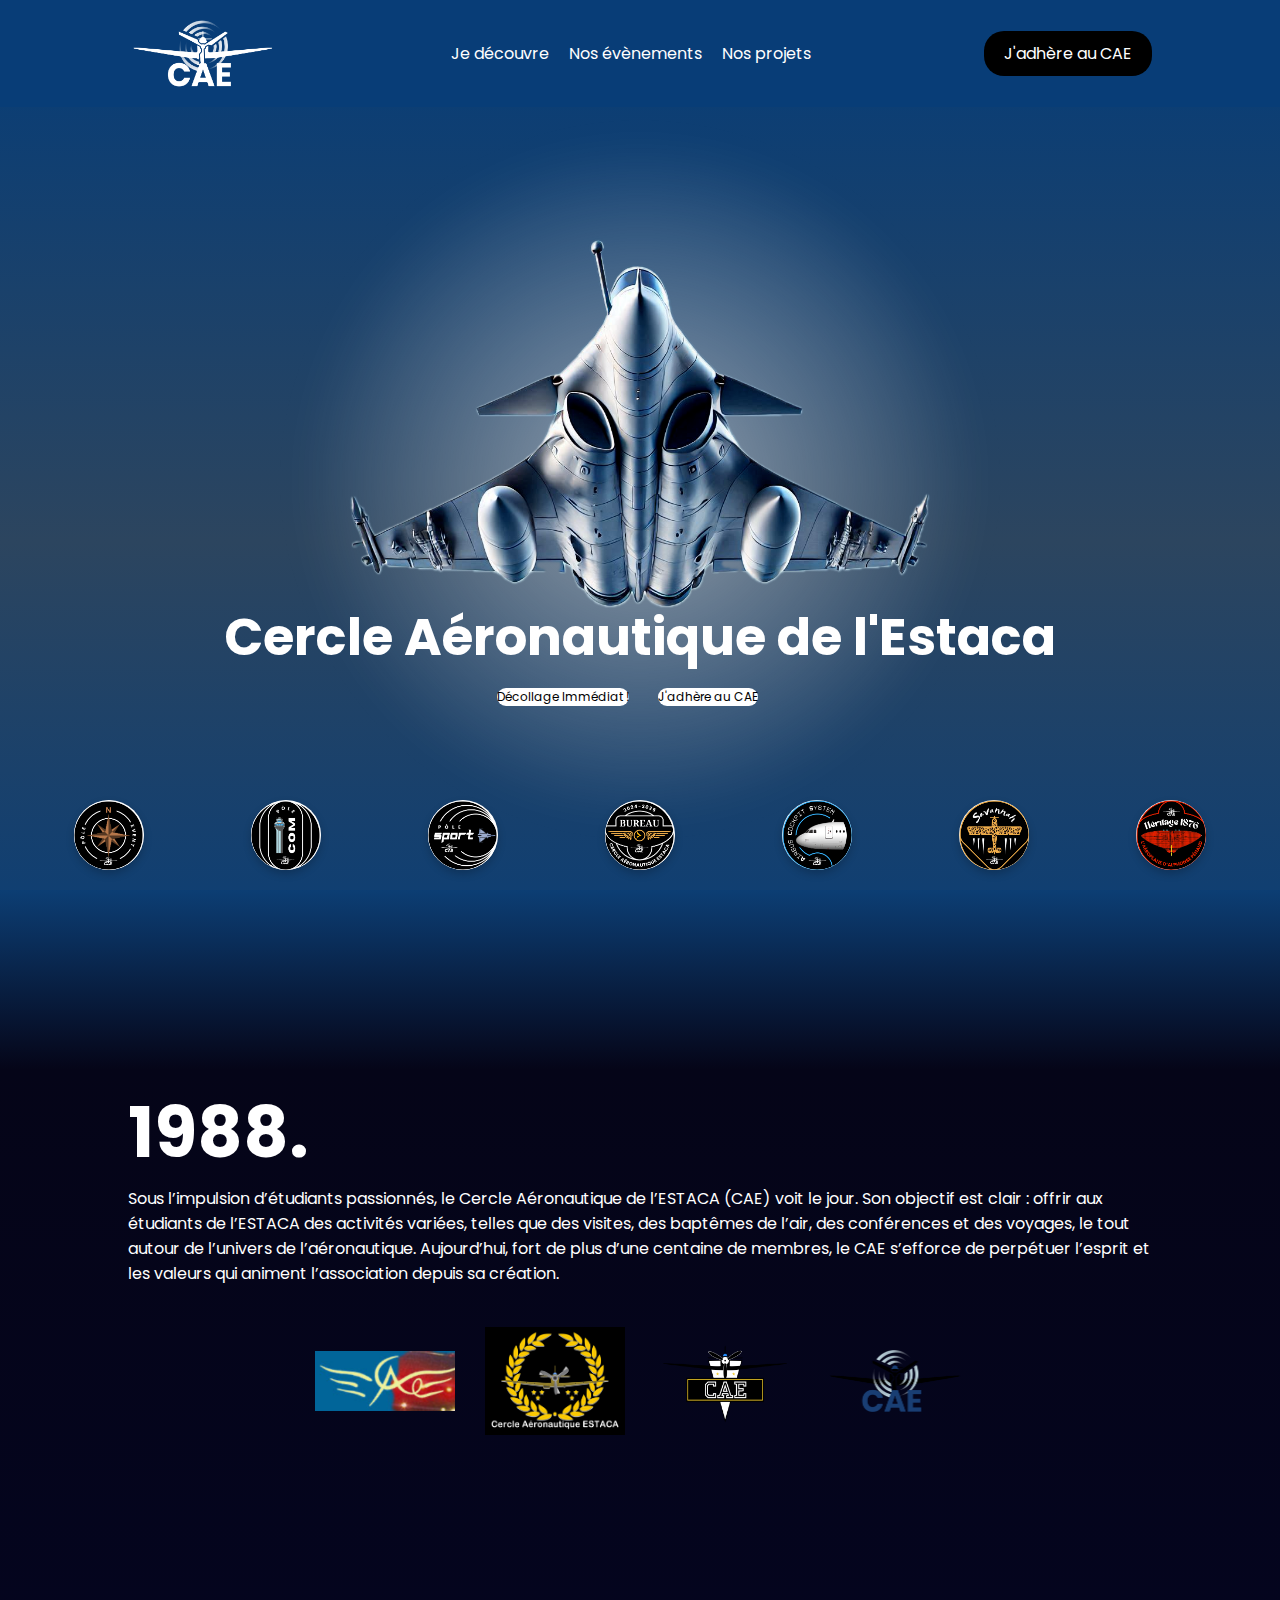
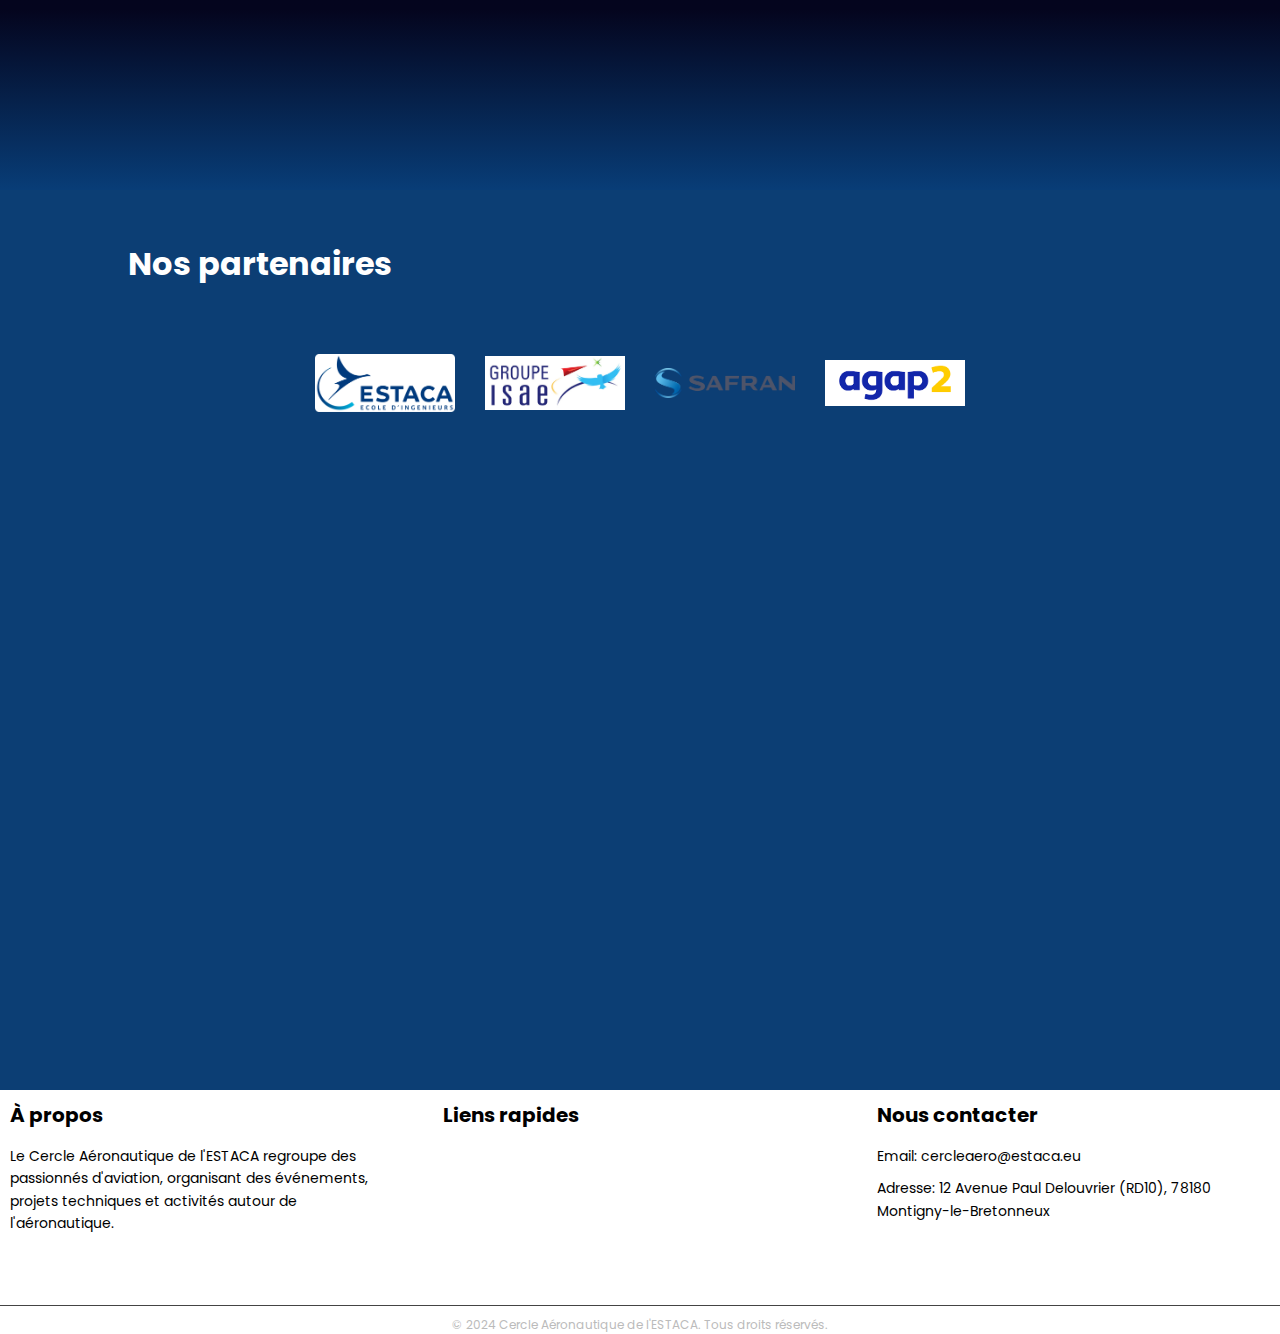
==== index.html @ a772e2d1 "Add files via upload" ====
<!DOCTYPE html>
<html lang="fr">
<head>
    <meta charset="UTF-8">
    <meta name="viewport" content="width=device-width, initial-scale=1.0">
    <title>CAE - Accueil</title>
    <link rel="stylesheet" href="style.css">
    <link rel="stylesheet" href="navbar_header_style.css">
    <link rel="preconnect" href="https://fonts.googleapis.com">
    <link rel="preconnect" href="https://fonts.gstatic.com" crossorigin>
    <link href="https://fonts.googleapis.com/css2?family=Poppins:ital,wght@0,100;0,200;0,300;0,400;0,500;0,600;0,700;0,800;0,900;1,100;1,200;1,300;1,400;1,500;1,600;1,700;1,800;1,900&display=swap" rel="stylesheet">
</head>

<body>

    <!-- Conteneur pour la navbar -->
    <div id="navbar-container"></div>

    <div class="rafale-container">
        <div class="circle"></div> 
    </div>

    <div class="header">
        <img src="/SITE CAE/rafale.png" alt="Rafale" class="rafale">
        <h1>Cercle Aéronautique de l'Estaca</h1>
        <div class="btn-container">
            <button>Décollage Immédiat !</button>
            <button>J'adhère au CAE</button>
        </div>
    </div>

    <div class="logoPoles">
        <div class="Poles">
            <img src="/SITE CAE/logo CAE/event.PNG" alt="Pôle Event" onclick="openPage()">
        </div>
        <div class="Poles">
            <img src="/SITE CAE/logo CAE/com.PNG" alt="Pôle COM">
        </div>
        <div class="Poles">
            <img src="/SITE CAE/logo CAE/sport.PNG" alt="Pôle Sport">
        </div>
        <div class="Poles">
            <img src="/SITE CAE/logo CAE/bureau.PNG" alt="Bureau">
        </div>
        <div class="Poles">
            <img src="/SITE CAE/logo CAE/ACS.PNG" alt="Cockpit System">
        </div>
        <div class="Poles">
            <img src="/SITE CAE/logo CAE/Savannah.PNG" alt="Savannah">
        </div>
        <div class="Poles">
            <img src="/SITE CAE/logo CAE/heritage.PNG" alt="Héritage 1876">
        </div>
    </div>

    <div class="Histoire">
        <h1>1988.</h1>
        <p>
            Sous l’impulsion d’étudiants passionnés, le Cercle Aéronautique de l’ESTACA (CAE) voit le jour. Son objectif est clair : offrir aux étudiants de l’ESTACA des activités variées, telles que des visites, des baptêmes de l’air, des conférences et des voyages, le tout autour de l’univers de l’aéronautique.
            Aujourd’hui, fort de plus d’une centaine de membres, le CAE s’efforce de perpétuer l’esprit et les valeurs qui animent l’association depuis sa création.
        </p>
        <div class="LogoHistoriques">
            <div class="LogoHisto">
                <img src="/SITE CAE/logo CAE/Capture d’écran 2024-12-14 à 18.50.21.png" alt="logo historique 1">
            </div>
            <div class="LogoHisto">
                <img src="/SITE CAE/logo CAE/Capture d’écran 2024-12-14 à 18.48.43.png" alt="logo historique 2">
            </div>
            <div class="LogoHisto">
                <img src="/SITE CAE/logo CAE/logoCAE-reseauxSociauxCarreTransparent.PNG" alt="logo historique 3">
            </div>
            <div class="LogoHisto">
                <img src="/SITE CAE/logo CAE/logoCAE2020 (1).png" alt="logo historique 4">
            </div>
        </div>
    </div>

    <div class="Nospartenaires">
        <h1>Nos partenaires</h1>
        <div class="Parteners">
            <div class="LogoPartenaires">
                <img src="/SITE CAE/logo CAE/ESTACA_Ecole_d'ingénieurs_logo.svg.png" alt="logo Estaca">
            </div>
            <div class="LogoPartenaires">
                <img src="/SITE CAE/logo CAE/Isae-logo-groupe.jpg" alt="logo Isae">
            </div>
            <div class="LogoPartenaires">
                <img src="/SITE CAE/logo CAE/Safran_2016_logo.svg.png" alt="logo Safran">
            </div>
            <div class="LogoPartenaires">
                <img src="/SITE CAE/logo CAE/agap2.png" alt="logo Agap2">
            </div>
        </div>
    </div>

    <!-- Conteneur pour le footer -->
    <div id="footer-container"></div>

    <script>
        // Fonction pour charger le contenu de la navbar et du footer à partir de "header-footer.html"
        function loadNavbarFooter() {
            fetch('header-footer.html')
                .then(response => {
                    if (!response.ok) {
                        throw new Error('Erreur lors du chargement de la navbar et du footer');
                    }
                    return response.text();
                })
                .then(data => {
                    const parser = new DOMParser();
                    const doc = parser.parseFromString(data, 'text/html');
                    const navbar = doc.querySelector('header');
                    const footer = doc.querySelector('footer');

                    // Ajouter la navbar et le footer dans la page
                    if (navbar) {
                        document.getElementById('navbar-container').innerHTML = navbar.innerHTML;
                    }
                    if (footer) {
                        document.getElementById('footer-container').innerHTML = footer.innerHTML;
                    }

                    // Attacher les événements après avoir ajouté la navbar
                    attachNavbarEvents();
                })
                .catch(error => {
                    console.error('Erreur :', error);
                });
        }

        // Fonction pour attacher les événements de la navbar
        function attachNavbarEvents() {
            const menuToggle = document.querySelector('.menu-toggle');
            const navLinks = document.querySelector('.nav-links');

            if (menuToggle && navLinks) {
                menuToggle.addEventListener('click', () => {
                    navLinks.classList.toggle('active');
                    menuToggle.style.transform = navLinks.classList.contains('active') ? 'rotate(90deg)' : 'rotate(0deg)';
                });
            }
        }

        // Charger la navbar et le footer lorsque la page est prête
        window.onload = function() {
            loadNavbarFooter();
        };

        // Fonction pour ouvrir une nouvelle page
        function openPage() {
            window.open("event.html", "_blank");
        }
    </script>

</body>
</html>
---- style.css ----
/* ==================== 
   Réinitialisation globale 
==================== */
* {
    margin: 0;
    padding: 0;
    box-sizing: border-box;
    font-family: "Poppins", serif;
}


/* ==================== 
   Header Principal 
==================== */
.header {
    width: 100%;
    min-height: 100vh;
    background: linear-gradient(#0c3e74 0%, #2c455f 49%, #083D77 100%);
    padding: 0 10%;
    display: flex;
    justify-content: center;
    align-items: center;
    flex-direction: column;
}

.header h1 {
    margin-top: -380px;
    margin-bottom: 10px;
    font-size: 4vw;
    line-height: 1.2;
    color: #fff;
    text-align: center;
}

.btn-container{
    margin: 5px auto;
    align-items: center;
   }
   
.header button{
       position: relative;
       z-index: 1;
       border: 0;
       margin-top: -40px;
       background-color: #fff;
       outline: 0;
       display: inline-flex;
       align-items: center;
       font-size: 12px;
       margin-right: 25px;
       border-radius: 15px;
       cursor: pointer;
   }

.header button:hover {
    transform: scale(1.1); /* Animation au survol */
}

/* ==================== 
   Conteneur du Rafale 
==================== */
.rafale-container {
    position: relative;
    display: flex;
    justify-content: center;
    align-items: center;
    width: 100%;
    max-width: 1200px;
    margin: 0 auto;
    padding: 50px 0;
    z-index: 0;
}

.rafale {
    position: relative;
    z-index: 1; /* Garantit que l'image reste visible */
    width: 600px; /* Taille de l'image */
    height: auto;
    top: -240px;
}

/* Cercle lumineux */
.circle {
    position: absolute;
    top: 80px;
    width: 800px;
    height: 800px;
    background: radial-gradient(circle, rgba(255, 255, 255, 0.5) 0%, rgba(255, 255, 255, 0) 60%);
    border-radius: 50%;
    filter: blur(20px);
    z-index: 0;
}

/* ==================== 
   Section des pôles 
==================== */
.logoPoles {
    position: relative;
    z-index: 1;
    display: flex;
    justify-content: space-around;
    align-items: center;
    padding: 20px;
    background-color: transparent;
    margin-top: -220px;
}

/* Style pour chaque cercle */
.Poles {
    width: 70px;
    height: 70px;
    border-radius: 50%;
    background-color: #fff;
    display: flex;
    justify-content: center;
    align-items: center;
    box-shadow: 0 4px 8px rgba(0, 0, 0, 0.2);
    overflow: hidden;
}

.Poles img {
    width: 150%;
    height: auto;
}

.Poles:hover {
    transform: scale(1.2); /* Agrandit de 20% */
}

/* Overlay sombre */
#overlay {
    position: fixed;
    top: 0;
    left: 0;
    width: 100%;
    height: 100%;
    background-color: rgba(0, 0, 0, 0.8);
    opacity: 0;
    visibility: hidden;
    z-index: 99;
    transition: opacity 0.5s ease;
}

/* Section cachée */
#hidden-section {
    position: fixed;
    top: 50%;
    left: 50%;
    transform: translate(-50%, -50%);
    width: 80%;
    padding: 20px;
    background-color: #fff;
    color: #000;
    text-align: center;
    border-radius: 10px;
    z-index: 100;
    opacity: 0;
    visibility: hidden;
    transition: opacity 0.5s ease;
}

#hidden-section p {
    font-size: 1.2em;
    line-height: 1.5;
}

/* Afficher les éléments */
#overlay.active,
#hidden-section.active {
    opacity: 1;
    visibility: visible;
}

/* ==================== 
   Histoire 
==================== */

.Histoire {
    width: 100%;
    min-height: 100vh;
    background: linear-gradient(#0c3e74 0%, #050518 20%, #04051e 80%, #083D77 100%);
    padding: 190px 10%;
    flex-direction: column;
}

.LogoHisto img {
    width: 100%; /* Remplit l'espace disponible dans le conteneur */
    max-width: 150px; /* Limite la largeur */
    height: 150px; /* Hauteur uniforme */
    object-fit: contain; /* Ajuste l'image à la taille donnée sans la déformer */
    border-radius: 15px; /* Coins arrondis */
    background-color: transparent; /* Pas de couleur de fond */
    padding: 5px; /* Espacement interne autour de l'image */
}

.LogoHistoriques {
    display: flex; /* Active le modèle Flexbox */
    flex-wrap: wrap; /* Permet aux images de passer à la ligne si nécessaire */
    justify-content: center; /* Centre les images horizontalement */
    gap: 20px; /* Espacement entre les images */
    padding: 20px; /* Espacement autour du conteneur */
}

.Histoire h1 {
    font-size: 70px;
    justify-content: center;
    align-items:baseline;
    color: #fff;
}
.Histoire p {
    color: #fff;
    justify-content: center;
    align-items:center;
}

/* ==================== 
   Nos Partenaires
==================== */
.Nospartenaires {
    width: 100%;
    min-height: 100vh;
    background: #0c3e74;
    padding: 50px 10%;
    flex-direction: column;
}
.Nospartenaires h1 {
    color:#fff;
}
.LogoPartenaires img {
    width: 100%; /* Remplit l'espace disponible dans le conteneur */
    max-width: 150px; /* Limite la largeur */
    height: 150px; /* Hauteur uniforme */
    object-fit: contain; /* Ajuste l'image à la taille donnée sans la déformer */
    border-radius: 15px; /* Coins arrondis */
    background-color: transparent; /* Pas de couleur de fond */
    padding: 5px; /* Espacement interne autour de l'image */
}

.Parteners {
    display: flex; /* Active le modèle Flexbox */
    flex-wrap: wrap; /* Permet aux images de passer à la ligne si nécessaire */
    justify-content: center; /* Centre les images horizontalement */
    gap: 20px; /* Espacement entre les images */
    padding: 20px; /* Espacement autour du conteneur */
}
---- navbar_header_style.css ----
/* ==================== 
   Navigation (Nav Bar) 
==================== */
body {
    margin: 0;
    font-family: 'Poppins', sans-serif;
}

.navbar {
    position: fixed;
    background-color: #083D77;
    top: 0;
    left: 0;
    width: 100%;
    display: flex;
    align-items: center;
    justify-content: space-between;
    padding: 15px 10%;
    z-index: 10;
}

.logo {
    width: 150px;
    height: auto;
}

.menu-toggle {
    display: none; /* Masqué par défaut */
    background: none;
    color: #fff;
    font-size: 24px;
    border: none;
    cursor: pointer;
}

.nav-links {
    display: flex;
    list-style: none;
    gap: 20px;
}

.nav-links li a {
    text-decoration: none;
    color: white;
    font-size: 16px;
    font-weight: 400;
}

.nav-links li a:hover {
    color: #c6c4c0;
}

.nav-btn {
    background: #000;
    color: #fff;
    font-size: 16px;
    padding: 10px 20px;
    border: none;
    border-radius: 20px;
    cursor: pointer;
}

/* Mobile styles */
@media (max-width: 768px) {
    .menu-toggle {
        display: inline-block; /* Afficher le bouton menu-toggle */
    }

    .nav-links {
        display: none; /* Masqué par défaut */
        flex-direction: column;
        background-color: rgba(9, 38, 68, 0.8); /* Couleur de fond avec transparence */
        backdrop-filter: blur(10px); /* Effet de flou */
        position: absolute;
        top: 60px;
        right: 10%;
        width: 80%;
        border-radius: 8px;
        padding: 10px;
    }

    .nav-links.active {
        display: flex; /* Affiché lorsque 'active' est ajouté */
    }

    .nav-links li {
        margin: 10px 0;
        text-align: center;
    }

    .nav-btn {
        display: none; /* Masquer le bouton "J'adhère au CAE" */
    }
}

/* ==================== 
   Footer 
==================== */
.footer {
    background-color: #083D77;
    color: #fff;
    padding: 40px 20px;
    font-family: 'Poppins', sans-serif;
}

.footer-container {
    display: flex;
    flex-wrap: wrap;
    justify-content: space-between;
    gap: 20px;
}

.footer-section {
    flex: 1 1 250px;
    margin: 10px;
}

.footer-section h3 {
    font-size: 20px;
    margin-bottom: 15px;
}

.footer-section p,
.footer-section ul {
    font-size: 14px;
    line-height: 1.6;
}

.footer-section ul {
    list-style: none;
    padding: 0;
}

.footer-section ul li {
    margin-bottom: 10px;
}

.footer-section ul li a {
    color: #fff;
    text-decoration: none;
    transition: color 0.3s;
}

.footer-section ul li a:hover {
    color: #c6c4c0;
}

.footer-bottom {
    text-align: center;
    margin-top: 20px;
    font-size: 12px;
    color: #bbb;
    border-top: 1px solid #444;
    padding-top: 10px;
}
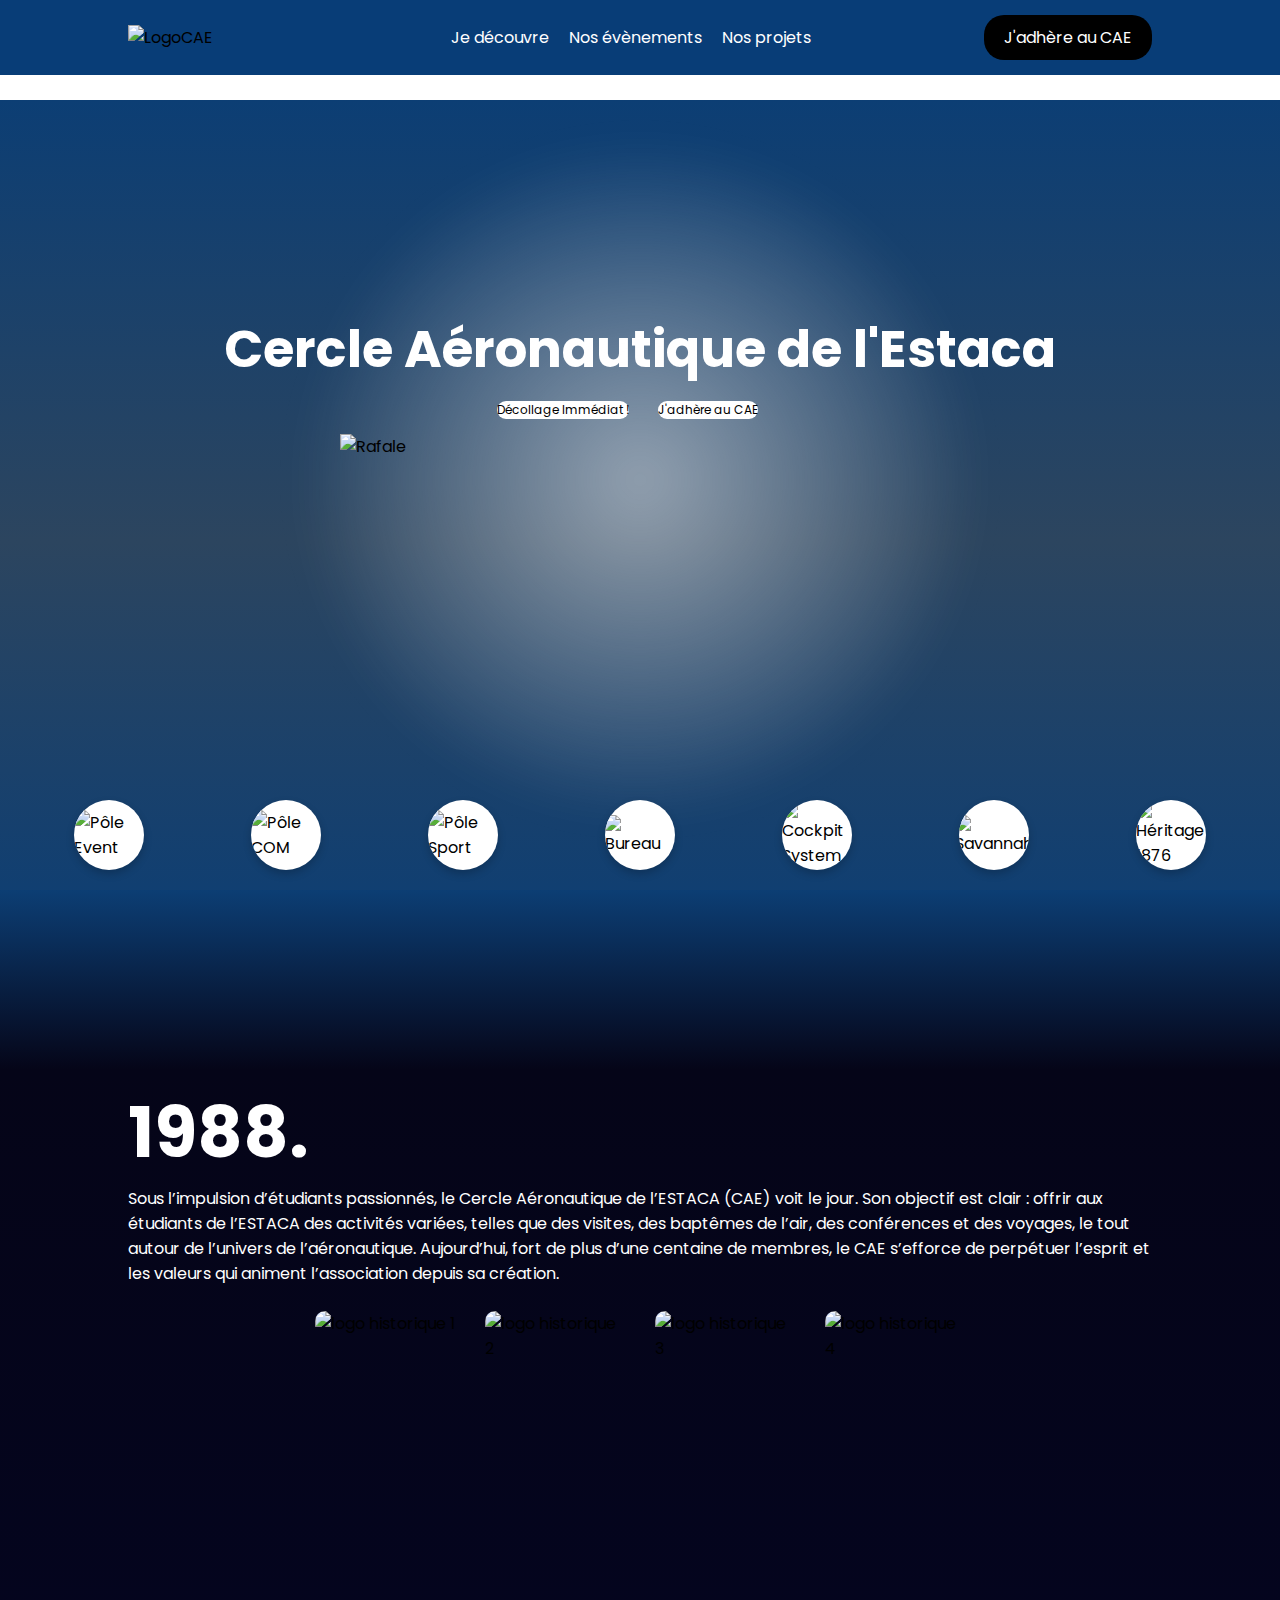
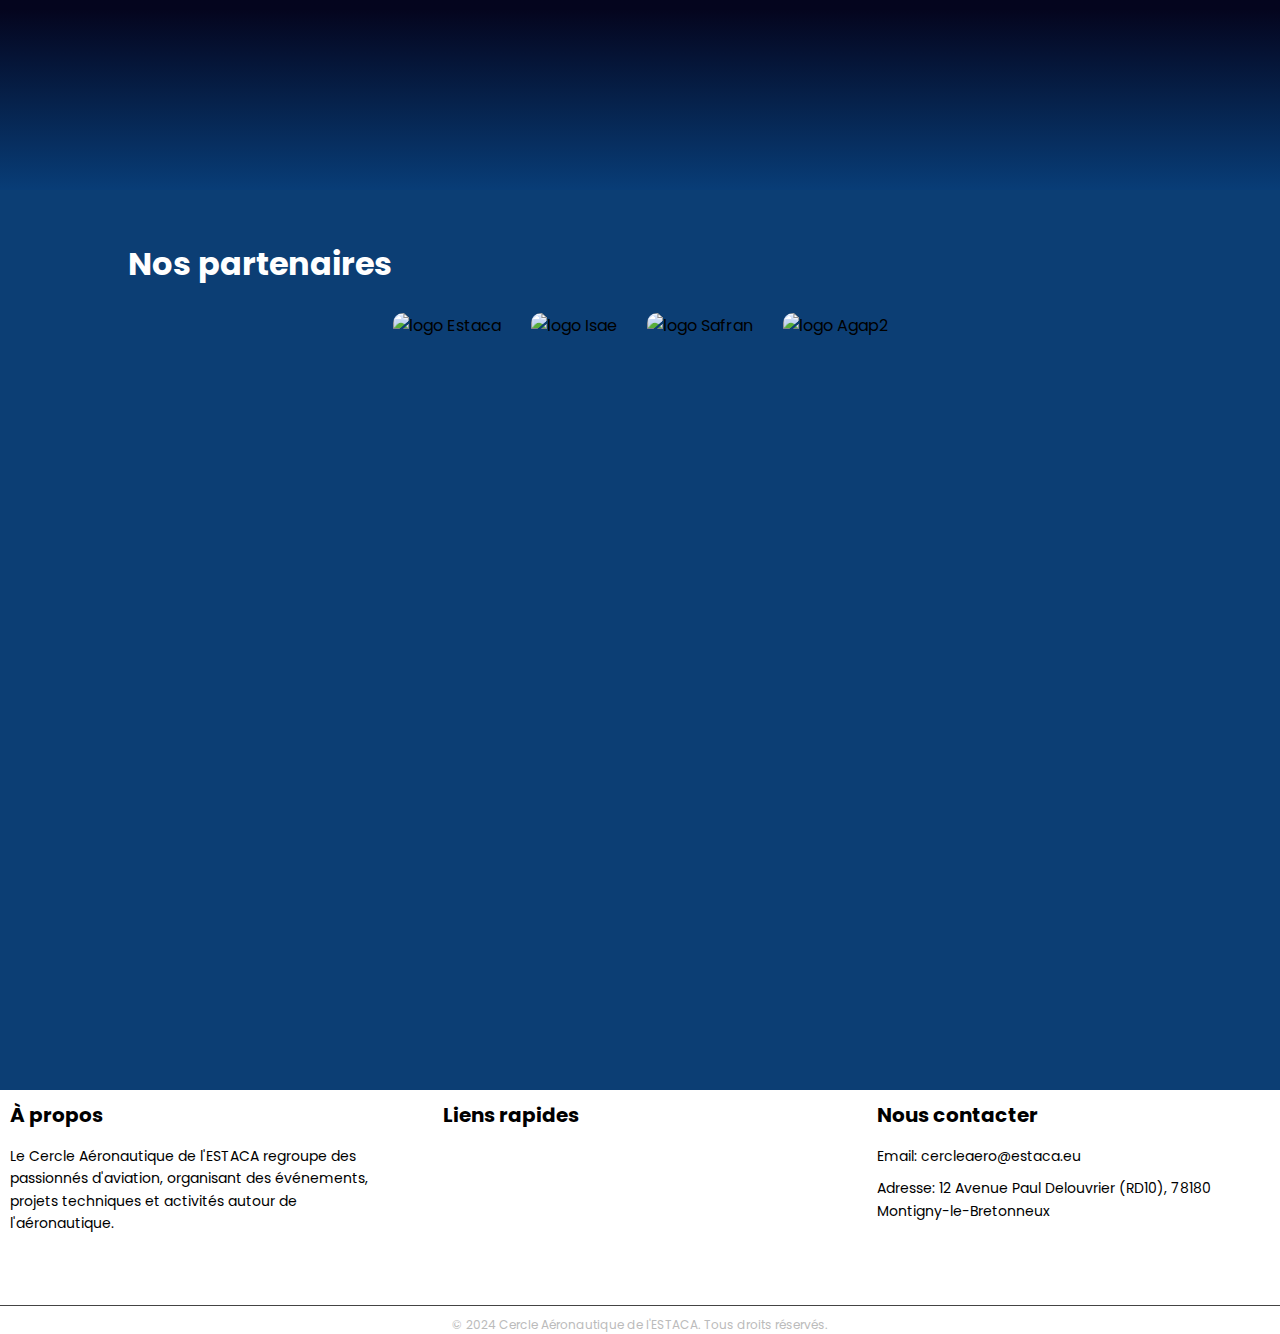
==== commit d62327e5: "Add files via upload" ====
--- a/index.html
+++ b/index.html
@@ -31,7 +31,7 @@
 
     <div class="logoPoles">
         <div class="Poles">
-            <img src="/SITE CAE/logo CAE/event.PNG" alt="Pôle Event" onclick="openPage()">
+            <img src="/SITE CAE/logo CAE/event.PNG" alt="Pôle Event" onclick="openPageEvent()">
         </div>
         <div class="Poles">
             <img src="/SITE CAE/logo CAE/com.PNG" alt="Pôle COM">
@@ -43,10 +43,10 @@
             <img src="/SITE CAE/logo CAE/bureau.PNG" alt="Bureau">
         </div>
         <div class="Poles">
-            <img src="/SITE CAE/logo CAE/ACS.PNG" alt="Cockpit System">
+            <img src="/SITE CAE/logo CAE/ACS.PNG" alt="Cockpit System" onclick="openPageACS()">
         </div>
         <div class="Poles">
-            <img src="/SITE CAE/logo CAE/Savannah.PNG" alt="Savannah">
+            <img src="/SITE CAE/logo CAE/Savannah.PNG" alt="Savannah" onclick="openPageSavannah()">
         </div>
         <div class="Poles">
             <img src="/SITE CAE/logo CAE/heritage.PNG" alt="Héritage 1876">
@@ -147,8 +147,15 @@
         };
 
         // Fonction pour ouvrir une nouvelle page
-        function openPage() {
+        function openPageEvent() {
             window.open("event.html", "_blank");
+        }
+        function openPageACS() {
+            window.open("ACS.html", "_blank");
+        }
+
+        function openPageSavannah() {
+            window.open("Savannah.html", "_blank");
         }
     </script>
 
--- a/style.css
+++ b/style.css
@@ -21,6 +21,7 @@
     justify-content: center;
     align-items: center;
     flex-direction: column;
+    z-index: 0;
 }
 
 .header h1 {
@@ -153,7 +154,7 @@
     color: #000;
     text-align: center;
     border-radius: 10px;
-    z-index: 100;
+    z-index: 0;
     opacity: 0;
     visibility: hidden;
     transition: opacity 0.5s ease;
